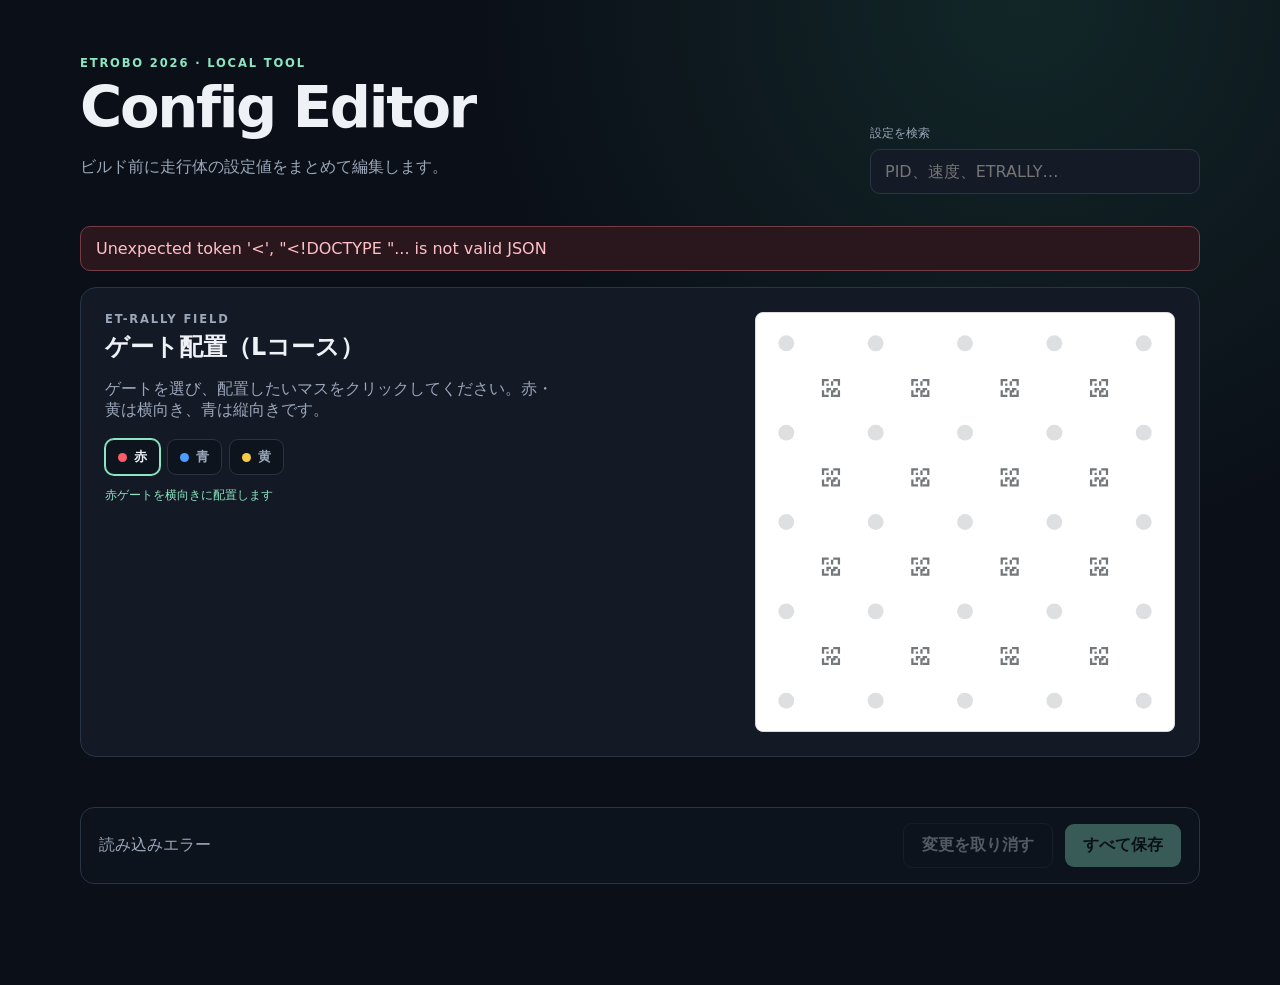
==== config-editor/static/index.html @ 6deacd83 "feat: config-editor-v1.0" ====
<!doctype html>
<html lang="ja">

<head>
    <meta charset="utf-8">
    <meta name="viewport" content="width=device-width, initial-scale=1">
    <title>ETROBO Config Editor</title>
    <link rel="stylesheet" href="style.css">
</head>

<body>
    <main class="container">
        <header class="page-header">
            <div>
                <p class="eyebrow">ETROBO 2026 · LOCAL TOOL</p>
                <h1>Config Editor</h1>
                <p class="description">ビルド前に走行体の設定値をまとめて編集します。</p>
            </div>
            <label class="search">
                <span>設定を検索</span>
                <input id="search" type="search" placeholder="PID、速度、ETRALLY…">
            </label>
        </header>

        <div id="error" class="message error" role="alert" hidden></div>
        <form id="config-form">
            <section class="preview-panel">
                <div class="preview-copy">
                    <p class="section-label">ET-RALLY FIELD</p>
                    <h2>ゲート配置（Lコース）</h2>
                    <p>ゲートを選び、配置したいマスをクリックしてください。赤・黄は横向き、青は縦向きです。</p>
                    <div class="gate-picker" aria-label="配置するゲート">
                        <button class="gate-choice red active" type="button" data-gate="red">
                            <span></span>赤
                        </button>
                        <button class="gate-choice blue" type="button" data-gate="blue">
                            <span></span>青
                        </button>
                        <button class="gate-choice yellow" type="button" data-gate="yellow">
                            <span></span>黄
                        </button>
                    </div>
                    <p id="placement-hint" class="placement-hint">赤ゲートを横向きに配置します</p>
                </div>
                <div id="field-grid" class="field-grid" aria-label="ゲート配置ゾーン"></div>
            </section>

            <nav id="category-nav" class="category-nav" aria-label="設定カテゴリ"></nav>
            <div id="settings"></div>

            <footer class="actions">
                <span id="status" aria-live="polite">設定を読み込んでいます…</span>
                <div>
                    <button id="reset-button" class="secondary" type="button" disabled>変更を取り消す</button>
                    <button id="save-button" type="submit" disabled>すべて保存</button>
                </div>
            </footer>
        </form>
    </main>
    <script src="app.js"></script>
</body>

</html>
---- config-editor/static/style.css ----
:root {
  color-scheme: dark;
  font-family: Inter, "Noto Sans JP", system-ui, sans-serif;
  color: #eef1f6;
  background: #0b1018;
  --panel: #141b26;
  --panel-light: #192230;
  --border: #293446;
  --muted: #9ba7ba;
  --accent: #8ce6c2;
}

* { box-sizing: border-box; }
html { scroll-behavior: smooth; }
body {
  margin: 0;
  min-height: 100vh;
  background:
    radial-gradient(circle at 80% 0%, rgba(41, 117, 96, .22), transparent 34rem),
    #0b1018;
}

.container {
  width: min(1120px, calc(100% - 32px));
  margin: 0 auto;
  padding: 56px 0 100px;
}

.page-header {
  display: flex;
  align-items: end;
  justify-content: space-between;
  gap: 28px;
  margin-bottom: 32px;
}
h1 { margin: 4px 0 10px; font-size: clamp(2rem, 5vw, 3.6rem); letter-spacing: -.04em; }
h2 { margin: 0; font-size: 1.15rem; }
.eyebrow, .section-label {
  margin: 0;
  color: var(--accent);
  font-size: .72rem;
  font-weight: 800;
  letter-spacing: .16em;
}
.description, #status, .preview-panel p { color: var(--muted); }

.search { width: min(330px, 100%); }
.search span { display: block; margin-bottom: 7px; color: var(--muted); font-size: .78rem; }
.search input {
  width: 100%;
  padding: 12px 14px;
  border: 1px solid var(--border);
  border-radius: 10px;
  color: #fff;
  background: var(--panel);
  font: inherit;
}

.preview-panel {
  display: grid;
  grid-template-columns: minmax(180px, 1fr) minmax(280px, 420px);
  align-items: start;
  gap: 28px;
  padding: 24px;
  border: 1px solid var(--border);
  border-radius: 16px;
  background: rgba(20, 27, 38, .92);
}
.preview-panel h2 { margin-top: 5px; font-size: 1.5rem; }
.preview-copy > p:not(.section-label) { max-width: 28rem; }
.gate-picker {
  display: flex;
  gap: 7px;
  margin-top: 18px;
}
.gate-picker button {
  display: flex;
  align-items: center;
  justify-content: center;
  gap: 7px;
  padding: 8px 12px;
  border: 1px solid var(--border);
  color: var(--muted);
  background: #0e141e;
  font-size: .82rem;
}
.gate-picker button.active {
  border-color: var(--accent);
  color: #eef1f6;
  box-shadow: 0 0 0 1px var(--accent);
}
.gate-choice span {
  width: 9px;
  height: 9px;
  border-radius: 50%;
}
.gate-choice.red span { background: #ff5b68; }
.gate-choice.blue span { background: #4b9dff; }
.gate-choice.yellow span { background: #f5cb45; }
.placement-hint {
  margin: 12px 0 0;
  color: var(--accent) !important;
  font-size: .75rem;
}

.field-grid {
  position: relative;
  aspect-ratio: 1;
  overflow: hidden;
  border: 1px solid #d8dade;
  border-radius: 8px;
  background: #fff url("assets/gate-zone.svg") center / 100% 100% no-repeat;
}
.field-cell {
  position: absolute;
  top: var(--point-y);
  left: var(--point-x);
  display: flex;
  flex-wrap: wrap;
  align-content: center;
  justify-content: center;
  gap: 3px;
  width: 17%;
  aspect-ratio: 1;
  min-width: 0;
  padding: 0;
  border: 0;
  border-radius: 0;
  color: inherit;
  background: transparent;
  cursor: crosshair;
  transform: translate(-50%, -50%);
}
.field-cell::before {
  content: "";
  position: absolute;
  top: 50%;
  left: 50%;
  width: clamp(28px, 38%, 42px);
  aspect-ratio: 1;
  border-radius: 50%;
  transform: translate(-50%, -50%);
  transition: box-shadow .12s, background-color .12s, transform .12s;
}
.field-cell:hover, .field-cell:focus-visible {
  z-index: 1;
  outline: none;
}
.field-cell:hover::before, .field-cell:focus-visible::before {
  box-shadow: 0 0 0 3px rgba(140, 230, 194, .7);
  transform: translate(-50%, -50%) scale(1.08);
}
.field-cell.placement-preview.preview-red::before { background: rgba(255, 91, 104, .3); }
.field-cell.placement-preview.preview-blue::before { background: rgba(75, 157, 255, .3); }
.field-cell.placement-preview.preview-yellow::before { background: rgba(245, 203, 69, .35); }
.field-cell.placement-preview::before {
  box-shadow: 0 0 0 3px rgba(255, 255, 255, .7);
}
.marker {
  position: relative;
  z-index: 2;
  display: grid;
  place-items: center;
  width: 30px;
  height: 30px;
  border-radius: 7px;
  box-shadow: 0 2px 7px rgba(0, 0, 0, .3);
  color: white;
  font-size: .68rem;
  font-weight: 900;
}
.marker.red { background: #ff5b68; }
.marker.blue { background: #4b9dff; }
.marker.yellow { color: #17140a; background: #f5cb45; }

.category-nav {
  display: flex;
  gap: 8px;
  margin: 18px 0;
  padding: 5px 0 10px;
  overflow-x: auto;
}
.category-nav a {
  flex: none;
  padding: 7px 11px;
  border: 1px solid var(--border);
  border-radius: 999px;
  color: var(--muted);
  text-decoration: none;
  font-size: .75rem;
}
.category-nav a:hover { color: var(--accent); border-color: var(--accent); }

.settings-section {
  margin-bottom: 16px;
  scroll-margin-top: 20px;
  border: 1px solid var(--border);
  border-radius: 16px;
  overflow: hidden;
  background: var(--panel);
}
.section-heading {
  display: flex;
  align-items: center;
  justify-content: space-between;
  padding: 17px 20px;
  border-bottom: 1px solid var(--border);
  background: var(--panel-light);
}
.section-heading span { color: var(--muted); font-size: .75rem; }
.setting-row {
  display: grid;
  grid-template-columns: minmax(0, 1fr) 220px;
  align-items: center;
  gap: 24px;
  min-height: 76px;
  padding: 13px 20px;
  border-bottom: 1px solid rgba(41, 52, 70, .7);
}
.setting-row:last-child { border-bottom: 0; }
.setting-row.changed { box-shadow: inset 3px 0 var(--accent); background: rgba(140, 230, 194, .045); }
.setting-copy { min-width: 0; }
.setting-copy strong {
  display: block;
  overflow: hidden;
  color: #e8edf5;
  font-family: ui-monospace, SFMono-Regular, Consolas, monospace;
  font-size: .84rem;
  text-overflow: ellipsis;
}
.setting-copy small { display: block; margin-top: 5px; color: var(--muted); }
.value-field { display: grid; grid-template-columns: 1fr 58px; align-items: center; gap: 8px; }
.value-field input {
  min-width: 0;
  width: 100%;
  padding: 10px 12px;
  border: 1px solid var(--border);
  border-radius: 9px;
  color: #fff;
  background: #0e141e;
  font: inherit;
}
input:focus { outline: 2px solid var(--accent); outline-offset: 2px; }
.value-field code { color: #77859b; font-size: .7rem; }

.actions {
  position: sticky;
  bottom: 16px;
  display: flex;
  align-items: center;
  justify-content: space-between;
  gap: 20px;
  margin-top: 16px;
  padding: 15px 18px;
  border: 1px solid var(--border);
  border-radius: 14px;
  background: rgba(14, 20, 30, .94);
  backdrop-filter: blur(12px);
}
button {
  padding: 11px 18px;
  border: 0;
  border-radius: 9px;
  color: #08110e;
  background: var(--accent);
  font: inherit;
  font-weight: 800;
  cursor: pointer;
}
button.secondary {
  margin-right: 7px;
  border: 1px solid var(--border);
  color: #d9e0ea;
  background: transparent;
}
button:disabled { opacity: .35; cursor: not-allowed; }
.message { margin-bottom: 16px; padding: 12px 15px; border-radius: 10px; }
.error { border: 1px solid #753c45; color: #ffc1c7; background: #2a171d; }

@media (max-width: 760px) {
  .container { padding-top: 32px; }
  .page-header { display: block; }
  .search { margin-top: 22px; }
  .preview-panel { grid-template-columns: 1fr; }
  .setting-row { grid-template-columns: 1fr; gap: 10px; }
  .actions { align-items: flex-start; flex-direction: column; }
  .actions > div { display: flex; width: 100%; }
  .actions button { flex: 1; }
}
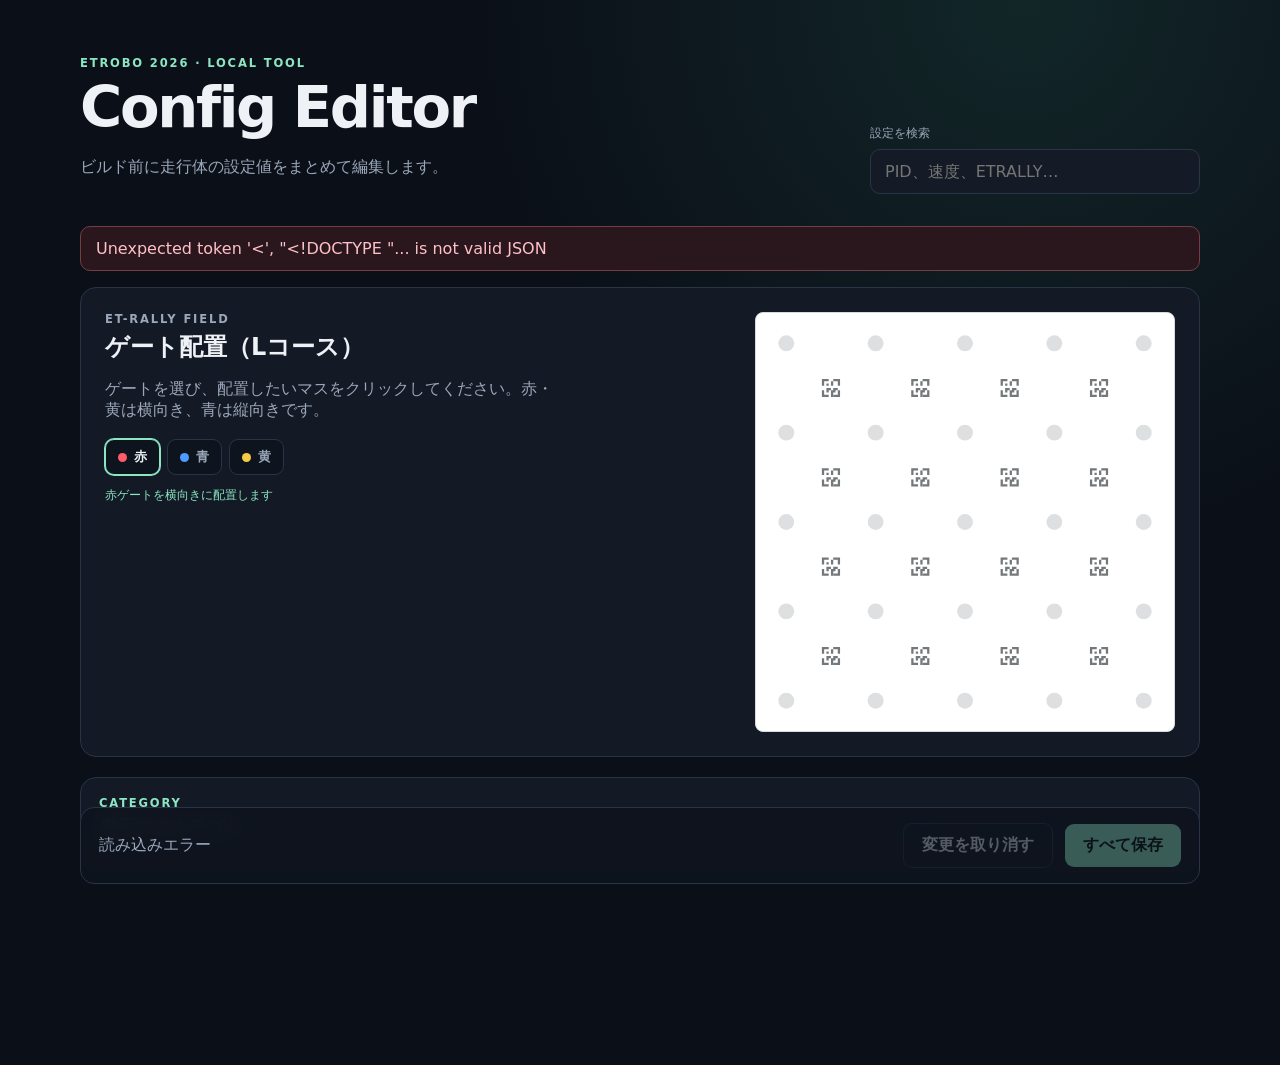
==== commit 4b78498b: "feat: config-editor-v2.0" ====
--- a/config-editor/static/index.html
+++ b/config-editor/static/index.html
@@ -45,8 +45,17 @@
                 <div id="field-grid" class="field-grid" aria-label="ゲート配置ゾーン"></div>
             </section>
 
-            <nav id="category-nav" class="category-nav" aria-label="設定カテゴリ"></nav>
-            <div id="settings"></div>
+      <section class="category-filter" aria-labelledby="category-filter-title">
+        <div class="category-filter-heading">
+          <div>
+            <p class="section-label">CATEGORY</p>
+            <h2 id="category-filter-title">表示するカテゴリ</h2>
+          </div>
+          <p>タグを選ぶと、そのカテゴリの設定だけを表示します。</p>
+        </div>
+        <nav id="category-nav" class="category-nav" aria-label="設定カテゴリ"></nav>
+      </section>
+      <div id="settings"></div>
 
             <footer class="actions">
                 <span id="status" aria-live="polite">設定を読み込んでいます…</span>
@@ -60,4 +69,4 @@
     <script src="app.js"></script>
 </body>
 
-</html>+</html>
--- a/config-editor/static/style.css
+++ b/config-editor/static/style.css
@@ -173,23 +173,67 @@
 .marker.blue { background: #4b9dff; }
 .marker.yellow { color: #17140a; background: #f5cb45; }
 
+.category-filter {
+  margin: 20px 0 16px;
+  padding: 18px;
+  border: 1px solid var(--border);
+  border-radius: 16px;
+  background: rgba(20, 27, 38, .92);
+}
+.category-filter-heading {
+  display: flex;
+  align-items: end;
+  justify-content: space-between;
+  gap: 20px;
+  margin-bottom: 14px;
+}
+.category-filter-heading h2 { margin-top: 4px; }
+.category-filter-heading > p {
+  margin: 0;
+  color: var(--muted);
+  font-size: .78rem;
+}
 .category-nav {
   display: flex;
-  gap: 8px;
-  margin: 18px 0;
-  padding: 5px 0 10px;
-  overflow-x: auto;
-}
-.category-nav a {
-  flex: none;
-  padding: 7px 11px;
+  flex-wrap: wrap;
+  gap: 9px;
+}
+.category-nav button {
+  min-height: 38px;
+  padding: 8px 13px;
   border: 1px solid var(--border);
   border-radius: 999px;
-  color: var(--muted);
-  text-decoration: none;
-  font-size: .75rem;
-}
-.category-nav a:hover { color: var(--accent); border-color: var(--accent); }
+  color: #c0c9d7;
+  background: #101722;
+  font-size: .82rem;
+  font-weight: 700;
+  transition: color .15s, border-color .15s, background-color .15s, box-shadow .15s, transform .15s;
+}
+.category-nav button span {
+  display: inline-grid;
+  place-items: center;
+  min-width: 20px;
+  height: 20px;
+  margin-left: 7px;
+  padding: 0 5px;
+  border-radius: 999px;
+  color: #aab5c6;
+  background: #242e3e;
+  font-size: .65rem;
+}
+.category-nav button:hover { color: var(--accent); border-color: var(--accent); }
+.category-nav button[aria-pressed="true"] {
+  border-color: var(--accent);
+  color: #07120e;
+  background: var(--accent);
+  box-shadow: 0 0 0 2px rgba(140, 230, 194, .22), 0 7px 18px rgba(0, 0, 0, .25);
+  transform: translateY(-1px);
+}
+.category-nav button[aria-pressed="true"] span {
+  color: #dff9ef;
+  background: #28755f;
+}
+.category-nav button.no-match { opacity: .42; }
 
 .settings-section {
   margin-bottom: 16px;
@@ -199,6 +243,7 @@
   overflow: hidden;
   background: var(--panel);
 }
+.settings-section[hidden] { display: none; }
 .section-heading {
   display: flex;
   align-items: center;
@@ -210,7 +255,7 @@
 .section-heading span { color: var(--muted); font-size: .75rem; }
 .setting-row {
   display: grid;
-  grid-template-columns: minmax(0, 1fr) 220px;
+  grid-template-columns: minmax(0, 1fr) minmax(290px, 360px);
   align-items: center;
   gap: 24px;
   min-height: 76px;
@@ -229,7 +274,12 @@
   text-overflow: ellipsis;
 }
 .setting-copy small { display: block; margin-top: 5px; color: var(--muted); }
-.value-field { display: grid; grid-template-columns: 1fr 58px; align-items: center; gap: 8px; }
+.value-field {
+  display: grid;
+  grid-template-columns: 58px minmax(0, 1fr) minmax(46px, max-content);
+  align-items: center;
+  gap: 8px;
+}
 .value-field input {
   min-width: 0;
   width: 100%;
@@ -241,7 +291,23 @@
   font: inherit;
 }
 input:focus { outline: 2px solid var(--accent); outline-offset: 2px; }
-.value-field code { color: #77859b; font-size: .7rem; }
+.type-label {
+  color: #77859b;
+  font-size: .7rem;
+  text-align: right;
+}
+.unit-label {
+  min-width: 0;
+  color: var(--muted);
+  font-size: .78rem;
+  white-space: nowrap;
+}
+.empty-results {
+  margin: 0;
+  padding: 28px 20px;
+  color: var(--muted);
+  text-align: center;
+}
 
 .actions {
   position: sticky;
@@ -282,6 +348,8 @@
   .page-header { display: block; }
   .search { margin-top: 22px; }
   .preview-panel { grid-template-columns: 1fr; }
+  .category-filter-heading { display: block; }
+  .category-filter-heading > p { margin-top: 8px; }
   .setting-row { grid-template-columns: 1fr; gap: 10px; }
   .actions { align-items: flex-start; flex-direction: column; }
   .actions > div { display: flex; width: 100%; }
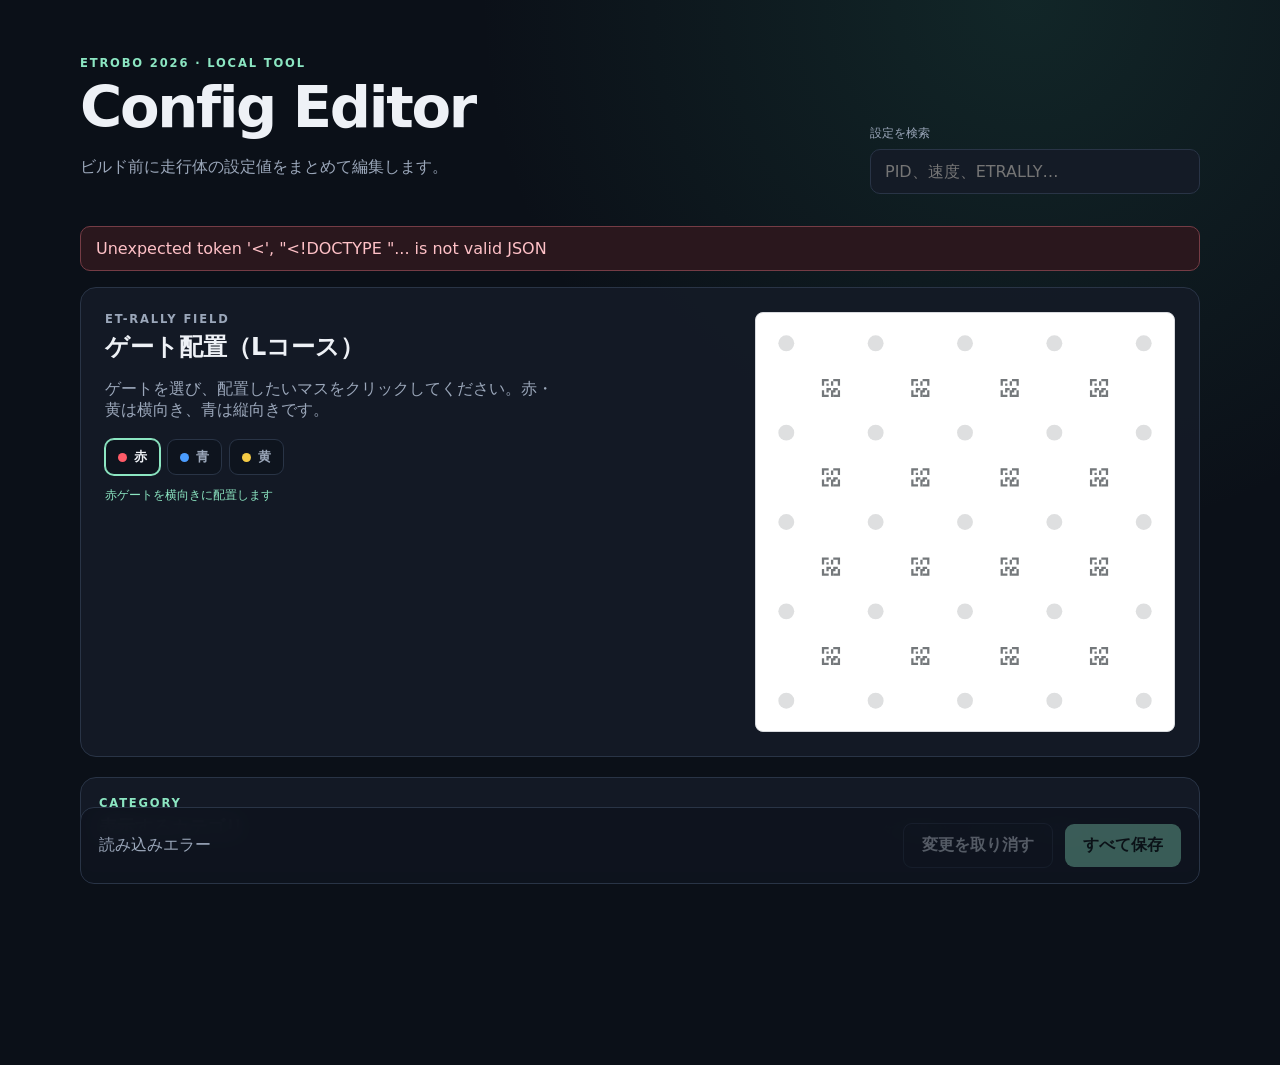
==== commit 54717c37: "feat: 変更内容確認ダイアログを追加し、設定保存時の差分表示機能を実装" ====
--- a/config-editor/static/index.html
+++ b/config-editor/static/index.html
@@ -65,6 +65,21 @@
                 </div>
             </footer>
         </form>
+
+        <dialog id="diff-dialog" class="diff-dialog">
+            <div class="diff-header">
+                <div>
+                    <p class="section-label">CONFIRM CHANGES</p>
+                    <h2>変更内容の確認</h2>
+                </div>
+                <p id="diff-count" class="diff-count"></p>
+            </div>
+            <div id="diff-list" class="diff-list"></div>
+            <div class="diff-actions">
+                <button id="diff-cancel" class="secondary" type="button">キャンセル</button>
+                <button id="diff-confirm" type="button">この内容で保存する</button>
+            </div>
+        </dialog>
     </main>
     <script src="app.js"></script>
 </body>
--- a/config-editor/static/style.css
+++ b/config-editor/static/style.css
@@ -343,6 +343,63 @@
 .message { margin-bottom: 16px; padding: 12px 15px; border-radius: 10px; }
 .error { border: 1px solid #753c45; color: #ffc1c7; background: #2a171d; }
 
+.diff-dialog {
+  width: min(560px, 92vw);
+  max-height: 80vh;
+  padding: 0;
+  color: inherit;
+  border: 1px solid var(--border);
+  border-radius: 16px;
+  background: var(--panel);
+}
+.diff-dialog::backdrop { background: rgba(5, 8, 14, .72); backdrop-filter: blur(2px); }
+.diff-header {
+  display: flex;
+  align-items: start;
+  justify-content: space-between;
+  gap: 16px;
+  padding: 20px 22px;
+  border-bottom: 1px solid var(--border);
+}
+.diff-header h2 { margin-top: 4px; }
+.diff-count { margin: 0; color: var(--muted); font-size: .8rem; white-space: nowrap; }
+.diff-list { max-height: 50vh; padding: 4px 22px; overflow-y: auto; }
+.diff-row {
+  display: flex;
+  align-items: center;
+  justify-content: space-between;
+  gap: 16px;
+  padding: 12px 0;
+  border-bottom: 1px solid rgba(41, 52, 70, .5);
+}
+.diff-row:last-child { border-bottom: 0; }
+.diff-copy strong {
+  display: block;
+  color: #e8edf5;
+  font-family: ui-monospace, SFMono-Regular, Consolas, monospace;
+  font-size: .84rem;
+}
+.diff-copy small { display: block; margin-top: 3px; color: var(--muted); font-size: .74rem; }
+.diff-values {
+  display: flex;
+  flex-shrink: 0;
+  align-items: center;
+  gap: 8px;
+  font-family: ui-monospace, SFMono-Regular, Consolas, monospace;
+  font-size: .84rem;
+  white-space: nowrap;
+}
+.diff-old { color: #ff8f93; text-decoration: line-through; opacity: .8; }
+.diff-arrow { color: var(--muted); }
+.diff-new { color: var(--accent); font-weight: 700; }
+.diff-actions {
+  display: flex;
+  justify-content: flex-end;
+  gap: 10px;
+  padding: 16px 22px;
+  border-top: 1px solid var(--border);
+}
+
 @media (max-width: 760px) {
   .container { padding-top: 32px; }
   .page-header { display: block; }
@@ -354,4 +411,6 @@
   .actions { align-items: flex-start; flex-direction: column; }
   .actions > div { display: flex; width: 100%; }
   .actions button { flex: 1; }
-}
+  .diff-row { flex-direction: column; align-items: flex-start; gap: 6px; }
+  .diff-actions button { flex: 1; }
+}
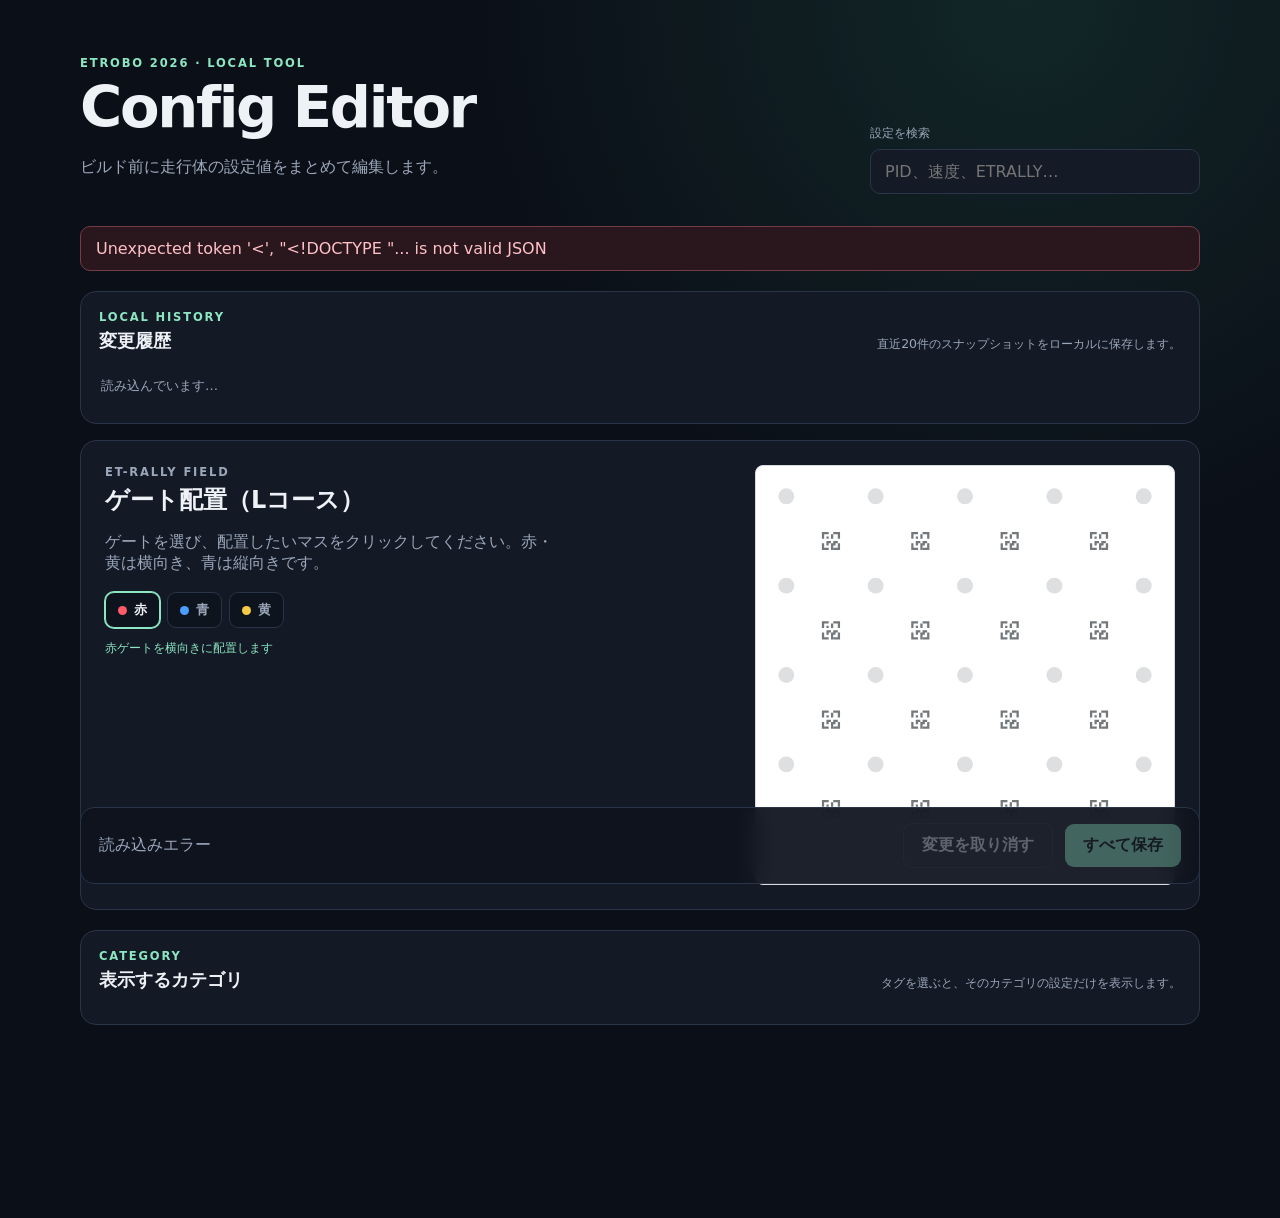
==== commit d49b5bd5: "feat: 設定保存時の変更履歴機能を実装し、UIに履歴表示を追加" ====
--- a/config-editor/static/index.html
+++ b/config-editor/static/index.html
@@ -23,6 +23,20 @@
         </header>
 
         <div id="error" class="message error" role="alert" hidden></div>
+
+        <section class="history-panel" aria-labelledby="history-title">
+            <div class="history-heading">
+                <div>
+                    <p class="section-label">LOCAL HISTORY</p>
+                    <h2 id="history-title">変更履歴</h2>
+                </div>
+                <p>直近20件のスナップショットをローカルに保存します。</p>
+            </div>
+            <div id="history-list" class="history-list">
+                <p class="history-empty">読み込んでいます…</p>
+            </div>
+        </section>
+
         <form id="config-form">
             <section class="preview-panel">
                 <div class="preview-copy">
--- a/config-editor/static/style.css
+++ b/config-editor/static/style.css
@@ -343,6 +343,44 @@
 .message { margin-bottom: 16px; padding: 12px 15px; border-radius: 10px; }
 .error { border: 1px solid #753c45; color: #ffc1c7; background: #2a171d; }
 
+.history-panel {
+  margin: 20px 0 16px;
+  padding: 18px;
+  border: 1px solid var(--border);
+  border-radius: 16px;
+  background: rgba(20, 27, 38, .92);
+}
+.history-heading {
+  display: flex;
+  align-items: end;
+  justify-content: space-between;
+  gap: 20px;
+  margin-bottom: 14px;
+}
+.history-heading h2 { margin-top: 4px; }
+.history-heading > p { max-width: 26rem; margin: 0; color: var(--muted); font-size: .78rem; }
+.history-list {
+  display: flex;
+  flex-direction: column;
+  gap: 8px;
+  max-height: 260px;
+  overflow-y: auto;
+}
+.history-row {
+  display: flex;
+  align-items: center;
+  justify-content: space-between;
+  gap: 16px;
+  padding: 10px 14px;
+  border: 1px solid var(--border);
+  border-radius: 10px;
+  background: #101722;
+}
+.history-copy strong { display: block; font-size: .84rem; }
+.history-copy small { display: block; margin-top: 2px; color: var(--muted); font-size: .74rem; }
+.history-restore { padding: 8px 14px; font-size: .8rem; }
+.history-empty { margin: 0; padding: 10px 2px; color: var(--muted); font-size: .82rem; }
+
 .diff-dialog {
   width: min(560px, 92vw);
   max-height: 80vh;
@@ -413,4 +451,8 @@
   .actions button { flex: 1; }
   .diff-row { flex-direction: column; align-items: flex-start; gap: 6px; }
   .diff-actions button { flex: 1; }
-}
+  .history-heading { display: block; }
+  .history-heading > p { margin-top: 8px; }
+  .history-row { flex-direction: column; align-items: flex-start; gap: 8px; }
+  .history-restore { width: 100%; }
+}
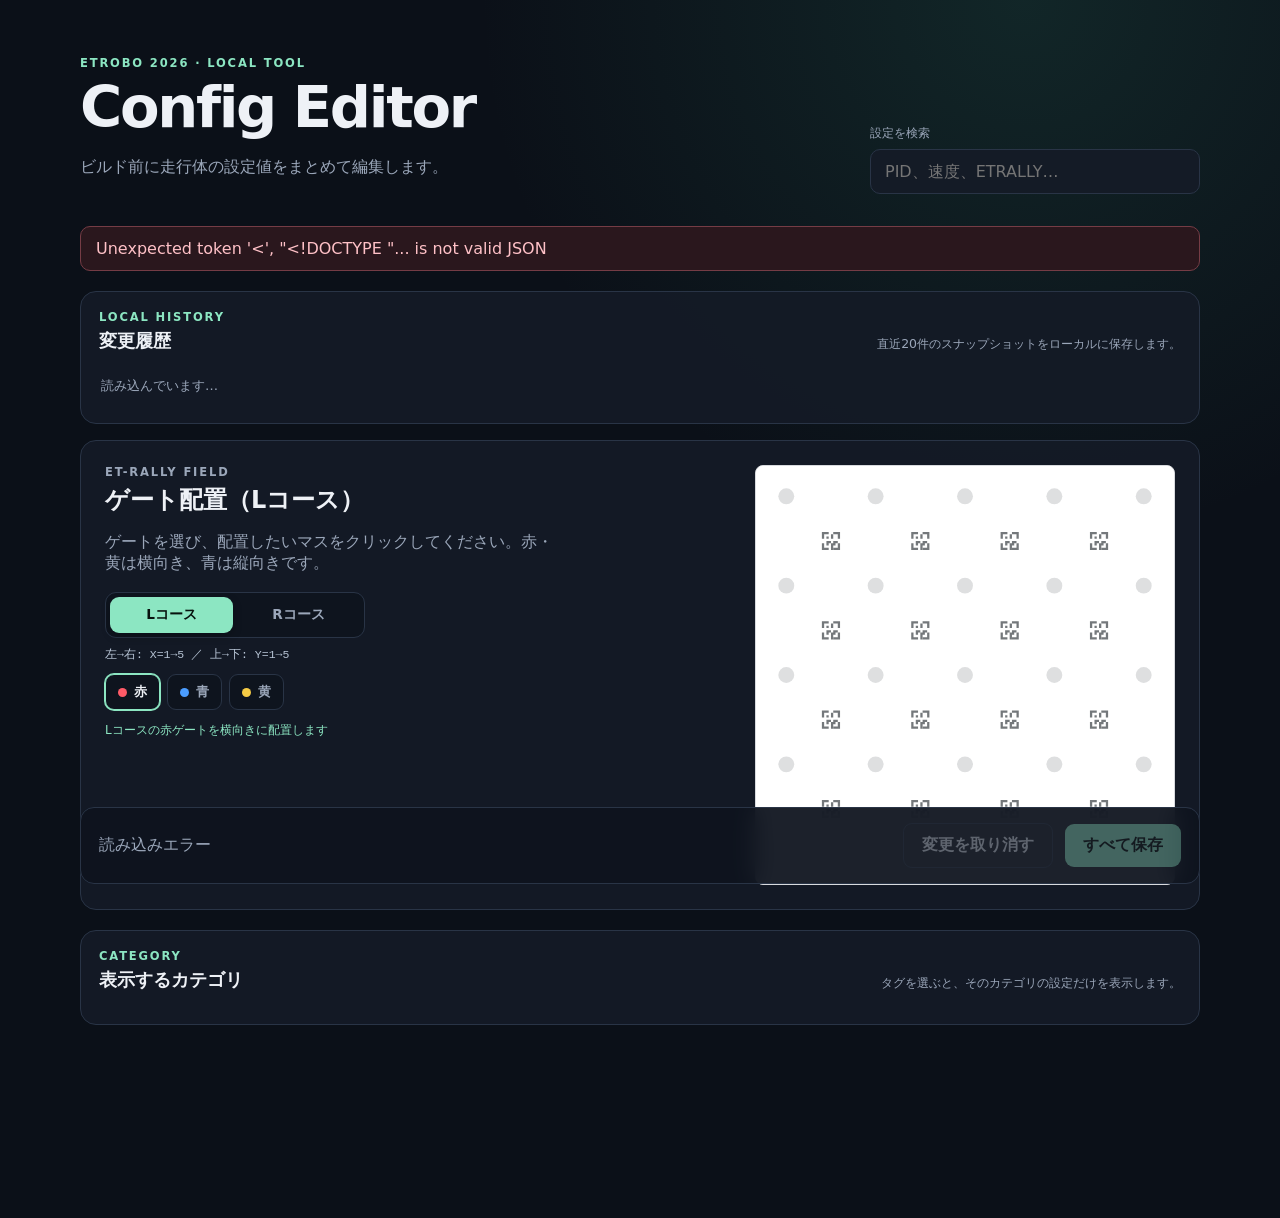
==== commit c377042b: "feat:lrコースごとにゲート座標を設定できるように変更" ====
--- a/config-editor/static/index.html
+++ b/config-editor/static/index.html
@@ -41,8 +41,13 @@
             <section class="preview-panel">
                 <div class="preview-copy">
                     <p class="section-label">ET-RALLY FIELD</p>
-                    <h2>ゲート配置（Lコース）</h2>
+                    <h2 id="gate-preview-title">ゲート配置（Lコース）</h2>
                     <p>ゲートを選び、配置したいマスをクリックしてください。赤・黄は横向き、青は縦向きです。</p>
+                    <div class="course-picker" aria-label="編集するコース">
+                        <button class="course-choice active" type="button" data-course="L" aria-pressed="true">Lコース</button>
+                        <button class="course-choice" type="button" data-course="R" aria-pressed="false">Rコース</button>
+                    </div>
+                    <p id="coordinate-hint" class="coordinate-hint">左→右: X=1→5 ／ 上→下: Y=1→5</p>
                     <div class="gate-picker" aria-label="配置するゲート">
                         <button class="gate-choice red active" type="button" data-gate="red">
                             <span></span>赤
@@ -54,7 +59,7 @@
                             <span></span>黄
                         </button>
                     </div>
-                    <p id="placement-hint" class="placement-hint">赤ゲートを横向きに配置します</p>
+                    <p id="placement-hint" class="placement-hint">Lコースの赤ゲートを横向きに配置します</p>
                 </div>
                 <div id="field-grid" class="field-grid" aria-label="ゲート配置ゾーン"></div>
             </section>
--- a/config-editor/static/style.css
+++ b/config-editor/static/style.css
@@ -68,10 +68,39 @@
 }
 .preview-panel h2 { margin-top: 5px; font-size: 1.5rem; }
 .preview-copy > p:not(.section-label) { max-width: 28rem; }
+.course-picker {
+  display: grid;
+  grid-template-columns: 1fr 1fr;
+  gap: 4px;
+  width: min(260px, 100%);
+  margin-top: 18px;
+  padding: 4px;
+  border: 1px solid var(--border);
+  border-radius: 11px;
+  background: #0e141e;
+}
+.course-picker button {
+  padding: 9px 12px;
+  border: 0;
+  color: var(--muted);
+  background: transparent;
+  font-size: .85rem;
+}
+.course-picker button.active {
+  color: #07120e;
+  background: var(--accent);
+  box-shadow: 0 3px 10px rgba(0, 0, 0, .24);
+}
+.coordinate-hint {
+  margin: 9px 0 0;
+  color: #b8c5d6 !important;
+  font-family: ui-monospace, SFMono-Regular, Consolas, monospace;
+  font-size: .72rem;
+}
 .gate-picker {
   display: flex;
   gap: 7px;
-  margin-top: 18px;
+  margin-top: 12px;
 }
 .gate-picker button {
   display: flex;
@@ -109,10 +138,23 @@
   overflow: hidden;
   border: 1px solid #d8dade;
   border-radius: 8px;
-  background: #fff url("assets/gate-zone.svg") center / 100% 100% no-repeat;
+  background: #fff;
+  isolation: isolate;
+}
+.field-grid::before {
+  content: "";
+  position: absolute;
+  z-index: 0;
+  inset: 0;
+  pointer-events: none;
+  background: url("assets/gate-zone.svg") center / 100% 100% no-repeat;
+}
+.field-grid.course-r::before {
+  transform: scaleX(-1);
 }
 .field-cell {
   position: absolute;
+  z-index: 1;
   top: var(--point-y);
   left: var(--point-x);
   display: flex;
@@ -143,7 +185,7 @@
   transition: box-shadow .12s, background-color .12s, transform .12s;
 }
 .field-cell:hover, .field-cell:focus-visible {
-  z-index: 1;
+  z-index: 2;
   outline: none;
 }
 .field-cell:hover::before, .field-cell:focus-visible::before {
@@ -253,6 +295,32 @@
   background: var(--panel-light);
 }
 .section-heading span { color: var(--muted); font-size: .75rem; }
+.subcategory-group + .subcategory-group {
+  border-top: 1px solid var(--border);
+}
+.subcategory-group[hidden] { display: none; }
+.subcategory-group > h3 {
+  display: flex;
+  align-items: center;
+  gap: 8px;
+  margin: 0;
+  padding: 11px 20px;
+  color: #b9c5d5;
+  background: #101722;
+  font-size: .8rem;
+  letter-spacing: .02em;
+}
+.subcategory-group > h3 span {
+  display: inline-grid;
+  place-items: center;
+  min-width: 20px;
+  height: 20px;
+  padding: 0 5px;
+  border-radius: 999px;
+  color: #9cabbf;
+  background: #242e3e;
+  font-size: .65rem;
+}
 .setting-row {
   display: grid;
   grid-template-columns: minmax(0, 1fr) minmax(290px, 360px);
